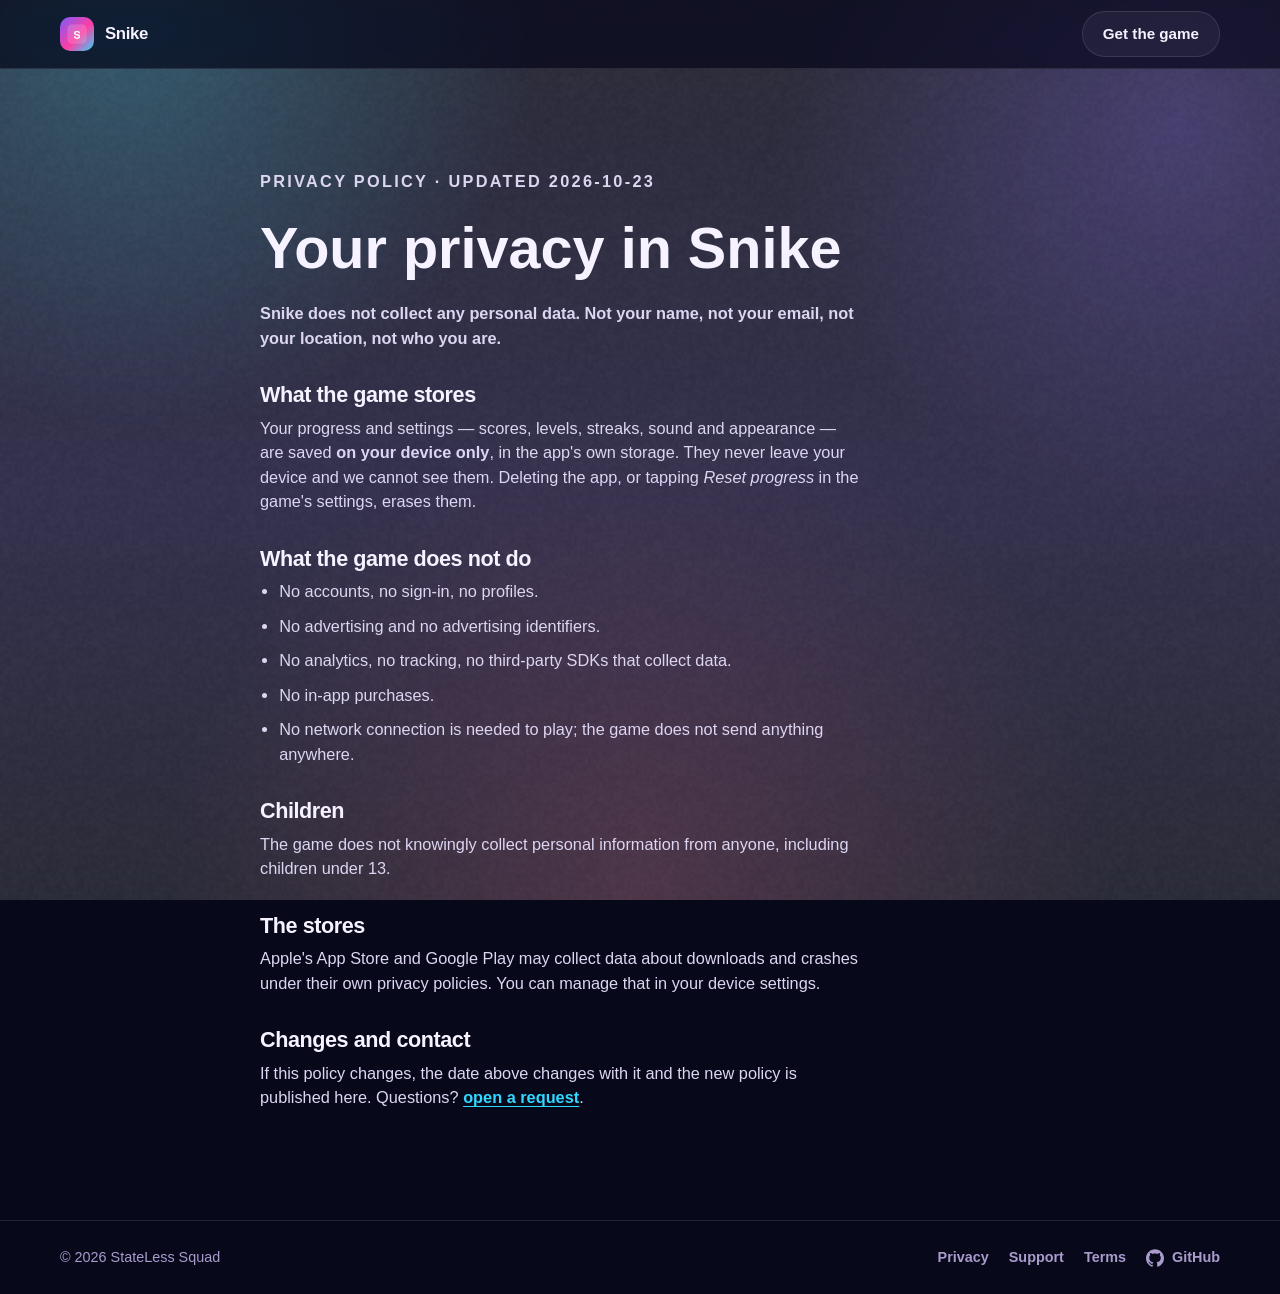
==== privacy/index.html @ 3a7db30c "site: publish Snike (from StatelessSquad/snike run 39885429679)" ====
<!doctype html>
<html lang="en" data-theme="dark">
<head>
  <meta charset="utf-8">
  <meta name="viewport" content="width=device-width, initial-scale=1, viewport-fit=cover">
  <meta name="color-scheme" content="dark">
  <title>Privacy policy — Snike</title>
  <meta name="description" content="How Snike handles your data: it stays on your device.">
  <meta name="keywords" content="snake game, worm, lizard, grow, arcade, offline game">
  <link rel="canonical" href="https://statelesssquad.github.io/snike-public/privacy/">
  <meta property="og:type" content="website">
  <meta property="og:title" content="Privacy policy — Snike">
  <meta property="og:description" content="How Snike handles your data: it stays on your device.">
  <meta property="og:image" content="https://statelesssquad.github.io/snike-public/assets/og.png">
  <meta property="og:url" content="https://statelesssquad.github.io/snike-public/privacy/">
  <meta name="twitter:card" content="summary_large_image">
  <meta name="theme-color" content="#07081a">
  <meta name="apple-mobile-web-app-title" content="Snike">
  <link rel="manifest" href="../manifest.webmanifest">
  <link rel="icon" href="../assets/favicon.png">
  <link rel="apple-touch-icon" href="../assets/icon.png">
  
  <link rel="stylesheet" href="../assets/style.css">
  
</head>
<body>
  <svg width="0" height="0" style="position:absolute" aria-hidden="true" focusable="false">
<symbol id="mark-apple" viewBox="0 0 24 24"><path fill="currentColor" d="M12.152 6.896c-.948 0-2.415-1.078-3.96-1.04-2.04.027-3.91 1.183-4.961 3.014-2.117 3.675-.546 9.103 1.519 12.09 1.013 1.454 2.208 3.09 3.792 3.039 1.52-.065 2.09-.987 3.935-.987 1.831 0 2.35.987 3.96.948 1.637-.026 2.676-1.48 3.676-2.948 1.156-1.688 1.636-3.325 1.662-3.415-.039-.013-3.182-1.221-3.22-4.857-.026-3.04 2.48-4.494 2.597-4.559-1.429-2.09-3.623-2.324-4.39-2.376-2-.156-3.675 1.09-4.61 1.09zM15.53 3.83c.843-1.012 1.4-2.427 1.245-3.83-1.207.052-2.662.805-3.532 1.818-.78.896-1.454 2.338-1.273 3.714 1.338.104 2.715-.688 3.559-1.701"/></symbol>
<symbol id="mark-play" viewBox="0 0 24 24"><path fill="#00A0FF" d="M1.1 1.4C1 1.7 1 2.1 1 2.6v18.8c0 .5 0 .9.1 1.2l.1.1L12 12l.1-.1L1.2 1.3l-.1.1z"/><path fill="#FFD400" d="M15.1 8.4l-3.1-3.1-.1.1L4.3 13l.1.1 7.6 7.6 3.1-3.1c.8-.8.8-2 0-2.8l-3-2.7z"/><path fill="#F342A9" d="M15.1 8.4L12 5.3 1.1 16.2c.2.2.4.3.7.5l11.2-6.3 2.1-2z"/><path fill="#20A5F7" d="M15.1 15.2L3.9 9.9c-.3-.2-.5-.3-.7-.5L15 1.6c.9-.8 1.6-.5 2 .1l6.9 6.9c.8.8.8 2 0 2.8l-6.8 6.8z"/></symbol>
<symbol id="mark-web" viewBox="0 0 24 24"><path fill="currentColor" d="M12 2a10 10 0 1 0 0 20 10 10 0 0 0 0-20Zm6.9 6h-3a15.7 15.7 0 0 0-1.4-3.6A8 8 0 0 1 18.9 8ZM12 4.1c.8 1.1 1.5 2.4 1.9 3.9h-3.8c.4-1.5 1.1-2.8 1.9-3.9ZM4.3 14a8.2 8.2 0 0 1 0-4h3.4a16.5 16.5 0 0 0 0 4H4.3Zm.8 2h3a15.7 15.7 0 0 0 1.4 3.6A8 8 0 0 1 5.1 16Zm3-8h-3a8 8 0 0 1 4.4-3.6A15.7 15.7 0 0 0 8.1 8ZM12 19.9c-.8-1.1-1.5-2.4-1.9-3.9h3.8c-.4 1.5-1.1 2.8-1.9 3.9Zm2.3-5.9H9.7a14.7 14.7 0 0 1 0-4h4.6a14.7 14.7 0 0 1 0 4Zm.3 5.6a15.7 15.7 0 0 0 1.4-3.6h3a8 8 0 0 1-4.4 3.6Zm1.7-5.6a16.5 16.5 0 0 0 0-4h3.4a8.2 8.2 0 0 1 0 4h-3.4Z"/></symbol>
<symbol id="mark-github" viewBox="0 0 24 24"><path fill="currentColor" d="M12 .297c-6.63 0-12 5.373-12 12 0 5.303 3.438 9.8 8.205 11.385.6.113.82-.258.82-.577 0-.285-.01-1.04-.015-2.04-3.338.724-4.042-1.61-4.042-1.61C4.422 18.07 3.633 17.7 3.633 17.7c-1.087-.744.084-.729.084-.729 1.205.084 1.838 1.236 1.838 1.236 1.07 1.835 2.809 1.305 3.495.998.108-.776.417-1.305.76-1.605-2.665-.3-5.466-1.332-5.466-5.93 0-1.31.465-2.38 1.235-3.22-.135-.303-.54-1.523.105-3.176 0 0 1.005-.322 3.3 1.23.96-.267 1.98-.399 3-.405 1.02.006 2.04.138 3 .405 2.28-1.552 3.285-1.23 3.285-1.23.645 1.653.24 2.873.12 3.176.765.84 1.23 1.91 1.23 3.22 0 4.61-2.805 5.625-5.475 5.92.42.36.81 1.096.81 2.22 0 1.606-.015 2.896-.015 3.286 0 .315.21.69.825.57C20.565 22.092 24 17.592 24 12.297c0-6.627-5.373-12-12-12"/></symbol>
</svg>
  <div class="aurora" aria-hidden="true"></div>
  <div class="grain" aria-hidden="true"></div>
  <header class="nav">
    <div class="wrap">
      <a class="logo" href="../">
        <img src="../assets/icon.png" alt="" width="34" height="34">
        Snike
      </a>
      <a class="btn btn-ghost" href="../#get">Get the game</a>
    </div>
  </header>
  <main id="top"><article class="legal">
    <div class="wrap narrow">
      <p class="eyebrow">Privacy policy · updated 2026-10-23</p>
      <h1>Your privacy in Snike</h1>
      <p class="lede">Snike does not collect any personal data. Not your name, not your email, not your location, not who you are.</p>

      <h2>What the game stores</h2>
      <p>Your progress and settings — scores, levels, streaks, sound and appearance — are saved <strong>on your device only</strong>, in the app's own storage. They never leave your device and we cannot see them. Deleting the app, or tapping <em>Reset progress</em> in the game's settings, erases them.</p>

      <h2>What the game does not do</h2>
      <ul>
        <li>No accounts, no sign-in, no profiles.</li>
        <li>No advertising and no advertising identifiers.</li>
        <li>No analytics, no tracking, no third-party SDKs that collect data.</li>
        <li>No in-app purchases.</li>
        <li>No network connection is needed to play; the game does not send anything anywhere.</li>
      </ul>

      
      
      

      <h2>Children</h2><p>The game does not knowingly collect personal information from anyone, including children under 13.</p>

      <h2>The stores</h2>
      <p>Apple's App Store and Google Play may collect data about downloads and crashes under their own privacy policies. You can manage that in your device settings.</p>

      <h2>Changes and contact</h2>
      <p>If this policy changes, the date above changes with it and the new policy is published here. Questions? <a href="https://github.com/StatelessSquad/snike-public/issues" rel="noopener">open a request</a>.</p>
    </div>
  </article></main>
  <footer>
    <div class="wrap">
      <span>&copy; 2026 StateLess Squad</span>
      <nav aria-label="Legal">
        <a href="../privacy/">Privacy</a>
        <a href="../support/">Support</a>
        <a href="../terms/">Terms</a>
        <a href="https://github.com/StatelessSquad/snike-public"><svg class="mark" aria-hidden="true"><use href="#mark-github"/></svg>GitHub</a>
      </nav>
    </div>
  </footer>
  <script src="../assets/app.js" defer></script>
</body>
</html>
---- assets/style.css ----
/* The product page — StateLess-Cube's public page, as a template.
 *
 * The same lessons as the games apply: no blur filters on big surfaces, no
 * animated shadows, motion on the compositor only (transform / opacity).
 * The generator writes the game's colours into the tokens at the top.
 */

:root {
  --accent: #31d8ff;
  --accent2: #7c5cff;
  --accent3: #ff4f8b;
  --grad: linear-gradient(110deg, var(--accent), var(--accent2) 52%, var(--accent3));
  --radius: 28px;
  --ease: cubic-bezier(0.2, 0.8, 0.2, 1);
  --max: 1160px;
  --pad: clamp(20px, 5vw, 40px);
  --bg: #07081a;
  --bg2: #141038;
  --surface: rgba(255, 255, 255, 0.05);
  --surface-2: rgba(255, 255, 255, 0.1);
  --border: rgba(255, 255, 255, 0.11);
  --text: #f6f2ff;
  --text-2: #ddd6f3;
  --muted: #a99ccd;
  --shadow: rgba(8, 4, 24, 0.6);
  --phone: linear-gradient(160deg, #3b3160, #16122a 45%, #2a2347);
  --glow: 32%;
  --grain: 0.3;
  color-scheme: dark;
}

* {
  box-sizing: border-box;
  margin: 0;
  padding: 0;
}

html {
  scroll-behavior: smooth;
  overflow-x: clip;
}

body {
  font-family:
    ui-rounded, "SF Pro Rounded", -apple-system, BlinkMacSystemFont, "Segoe UI", Inter, Roboto, Arial,
    sans-serif;
  background: var(--bg);
  color: var(--text);
  line-height: 1.5;
  -webkit-font-smoothing: antialiased;
  overflow-x: hidden;
}

img,
video,
svg {
  display: block;
  max-width: 100%;
}

img {
  height: auto;
}

a {
  color: inherit;
  text-decoration: none;
}

/* -- ambient backdrop (gradients only, no blur filters) ------------------ */

.aurora {
  position: fixed;
  inset: 0;
  z-index: -2;
  pointer-events: none;
  background:
    radial-gradient(
      52vw 52vw at 10% 2%,
      color-mix(in srgb, var(--accent) var(--glow), transparent),
      transparent 62%
    ),
    radial-gradient(
      48vw 48vw at 92% 14%,
      color-mix(in srgb, var(--accent2) var(--glow), transparent),
      transparent 64%
    ),
    radial-gradient(
      56vw 56vw at 50% 98%,
      color-mix(in srgb, var(--accent3) calc(var(--glow) * 0.6), transparent),
      transparent 66%
    ),
    linear-gradient(180deg, var(--bg), var(--bg2) 55%, var(--bg));
}

.grain {
  position: fixed;
  inset: 0;
  z-index: -1;
  pointer-events: none;
  opacity: var(--grain);
  background-image: url("grain.png");
  background-size: 180px;
}

.wrap {
  width: min(100% - (var(--pad) * 2), var(--max));
  margin-inline: auto;
}

.narrow {
  --max: 760px;
}

/* -- nav ----------------------------------------------------------------- */

.nav {
  position: sticky;
  top: 0;
  z-index: 20;
  background: color-mix(in srgb, var(--bg) 72%, transparent);
  backdrop-filter: saturate(150%) blur(14px);
  -webkit-backdrop-filter: saturate(150%) blur(14px);
  border-bottom: 1px solid var(--border);
}

.nav .wrap {
  display: flex;
  align-items: center;
  justify-content: space-between;
  gap: 16px;
  height: 68px;
}

.logo {
  display: inline-flex;
  align-items: center;
  gap: 11px;
  font-weight: 800;
  font-size: 1.05rem;
  letter-spacing: -0.02em;
}

.logo img {
  border-radius: 10px;
}

.btn {
  display: inline-flex;
  align-items: center;
  gap: 9px;
  padding: 11px 20px;
  border-radius: 999px;
  font-weight: 700;
  font-size: 0.95rem;
  border: 1px solid var(--border);
  background: var(--surface);
  color: var(--text);
  transition:
    transform 0.2s var(--ease),
    background 0.2s var(--ease);
}

.btn:hover {
  transform: translateY(-2px);
  background: var(--surface-2);
}

/* -- store buttons ------------------------------------------------------- */

.stores {
  display: flex;
  flex-wrap: wrap;
  gap: 14px;
}

.store {
  display: inline-flex;
  align-items: center;
  gap: 12px;
  padding: 12px 22px 12px 18px;
  border-radius: 999px;
  border: 1px solid var(--border);
  background: var(--surface);
  font-weight: 700;
  line-height: 1.15;
  transition:
    transform 0.2s var(--ease),
    background 0.2s var(--ease);
}

a.store:hover {
  transform: translateY(-2px);
  background: var(--surface-2);
}

.store small {
  display: block;
  font-weight: 600;
  font-size: 0.72rem;
  letter-spacing: 0.02em;
  color: var(--muted);
}

.mark {
  width: 22px;
  height: 22px;
  flex: none;
}

.mark-apple {
  margin-top: -2px;
}

/* -- hero ---------------------------------------------------------------- */

.hero {
  padding: clamp(36px, 6vw, 74px) 0 clamp(20px, 3vw, 40px);
  overflow-x: clip;
}

.hero .wrap {
  display: grid;
  grid-template-columns: 1fr minmax(280px, 0.86fr);
  align-items: center;
  gap: clamp(28px, 5vw, 70px);
}

.hero-copy {
  min-width: 0;
}

h1 {
  font-size: clamp(2.6rem, 7.4vw, 6rem);
}

/* The wordmark fits its column whatever the name's length: ~0.56em a letter. */
.hero h1 {
  font-size: clamp(2.2rem, min(7.4vw, calc(min(46vw, 560px) / (var(--chars, 8) * 0.56))), 6rem);
  font-weight: 800;
  line-height: 0.94;
  letter-spacing: -0.045em;
  text-wrap: balance;
}

.grad {
  background: var(--grad);
  -webkit-background-clip: text;
  background-clip: text;
  color: transparent;
}

.lede {
  margin-top: 18px;
  font-size: clamp(1.15rem, 2.2vw, 1.6rem);
  font-weight: 600;
  color: var(--muted);
  text-wrap: pretty;
}

.hero .stores {
  margin-top: clamp(26px, 4vw, 38px);
}

.hero-media {
  position: relative;
  display: flex;
  justify-content: center;
}

.phone {
  position: relative;
  width: clamp(230px, 27vw, 310px);
  aspect-ratio: 9 / 19.5;
  border-radius: 44px;
  padding: 9px;
  background: var(--phone);
  box-shadow:
    0 2px 0 rgba(255, 255, 255, 0.16) inset,
    0 40px 90px var(--shadow),
    0 0 90px color-mix(in srgb, var(--accent2) 35%, transparent);
  animation: float 7s ease-in-out infinite;
}

.phone video,
.phone .screen {
  width: 100%;
  height: 100%;
  object-fit: cover;
  object-position: top;
  border-radius: 36px;
  background: var(--bg2);
}

.notch {
  position: absolute;
  top: 18px;
  left: 50%;
  transform: translateX(-50%);
  width: 31%;
  height: 20px;
  border-radius: 999px;
  background: #0a0714;
  z-index: 2;
}

.video-play {
  position: absolute;
  left: 50%;
  bottom: 22px;
  transform: translateX(-50%);
  display: inline-flex;
  align-items: center;
  gap: 8px;
  padding: 10px 18px;
  border: 0;
  border-radius: 999px;
  background: var(--grad);
  color: #fff;
  font: inherit;
  font-weight: 700;
  cursor: pointer;
}

.video-play[hidden] {
  display: none;
}

.peek {
  position: absolute;
  top: 50%;
  width: clamp(130px, 17vw, 200px);
  border-radius: 24px;
  border: 1px solid var(--border);
  opacity: 0.5;
  pointer-events: none;
}

.peek-l {
  left: 0;
  transform: translateY(-54%) rotate(-11deg);
}

.peek-r {
  right: 0;
  transform: translateY(-46%) rotate(11deg);
}

@keyframes float {
  50% {
    transform: translateY(-14px);
  }
}

/* -- the rules, in three words ------------------------------------------- */

.rules {
  padding: clamp(24px, 4vw, 44px) 0;
}

.rules .wrap {
  display: flex;
  flex-wrap: wrap;
  justify-content: center;
  gap: clamp(14px, 4vw, 44px);
}

.rule {
  display: inline-flex;
  align-items: center;
  gap: 12px;
  padding: 14px 26px;
  border-radius: 999px;
  border: 1px solid var(--border);
  background: var(--surface);
  font-size: clamp(1rem, 2vw, 1.2rem);
  font-weight: 700;
}

.rule span {
  font-size: 1.4em;
  line-height: 1;
}

/* -- feature blocks ------------------------------------------------------ */

.feature {
  padding: clamp(44px, 6vw, 84px) 0;
}

.feature .wrap {
  display: grid;
  grid-template-columns: 1fr 1fr;
  align-items: center;
  gap: clamp(30px, 6vw, 80px);
}

.feature-flip .feature-copy {
  order: 2;
}

h2 {
  font-size: clamp(2rem, 5.4vw, 3.9rem);
  font-weight: 800;
  line-height: 1;
  letter-spacing: -0.04em;
  text-wrap: balance;
}

.feature-copy p {
  margin-top: 16px;
  font-size: clamp(1.05rem, 2vw, 1.35rem);
  font-weight: 600;
  color: var(--muted);
}

.feature-art {
  display: flex;
  justify-content: center;
  min-width: 0;
}

.single img,
.fan img {
  border-radius: 26px;
  border: 1px solid var(--border);
  box-shadow: 0 30px 70px var(--shadow);
}

.single img {
  width: clamp(210px, 25vw, 290px);
}

.fan {
  position: relative;
  display: flex;
  justify-content: center;
  align-items: center;
  max-width: 100%;
}

/* The overlap is margin, not transform, so the row really is this narrow. */
.fan img {
  width: clamp(132px, 15.5vw, 195px);
}

.fan img:first-child {
  transform: rotate(-9deg);
  margin-right: clamp(-54px, -4.2vw, -30px);
  z-index: 1;
}

.fan img:nth-child(2) {
  position: relative;
  z-index: 3;
}

.fan img:last-child {
  transform: rotate(9deg);
  margin-left: clamp(-54px, -4.2vw, -30px);
  z-index: 2;
}

.section-title {
  font-size: clamp(1.6rem, 3.6vw, 2.6rem);
  text-align: center;
  margin-bottom: clamp(20px, 3vw, 32px);
}

/* -- the worlds shelf ---------------------------------------------------- */

.worlds {
  padding: clamp(20px, 4vw, 40px) 0 clamp(50px, 8vw, 90px);
}

.shelf {
  display: grid;
  grid-template-columns: repeat(var(--narrow, 3), 1fr);
  gap: 12px;
}

@media (min-width: 1000px) {
  .shelf {
    grid-template-columns: repeat(var(--wide, 9), 1fr);
  }
}

.world {
  display: flex;
  flex-direction: column;
  align-items: center;
  gap: 10px;
  padding: 18px 10px;
  border-radius: 22px;
  border: 1px solid var(--border);
  background: var(--surface);
  font-weight: 700;
  font-size: 0.95rem;
  text-align: center;
  transition:
    transform 0.2s var(--ease),
    background 0.2s var(--ease);
}

.world:hover {
  transform: translateY(-4px);
  background: var(--surface-2);
}

.dot {
  display: grid;
  place-items: center;
  width: 46px;
  height: 46px;
  border-radius: 15px;
  font-size: 1.3rem;
  color: #130d24;
  box-shadow: 0 8px 20px var(--shadow);
}

/* -- modes ----------------------------------------------------------------- */

.modes {
  padding: clamp(30px, 5vw, 60px) 0;
}

.mode-grid {
  display: grid;
  grid-template-columns: repeat(auto-fit, minmax(220px, 1fr));
  gap: 14px;
}

.mode {
  padding: 24px;
  border-radius: var(--radius);
  border: 1px solid var(--border);
  background: var(--surface);
}

.mode-icon {
  font-size: 2rem;
}

.mode h3 {
  margin-top: 10px;
  font-size: 1.25rem;
  letter-spacing: -0.02em;
}

.mode p {
  margin-top: 6px;
  color: var(--muted);
  font-weight: 600;
}

/* -- get it -------------------------------------------------------------- */

.get {
  padding: 0 0 clamp(60px, 9vw, 110px);
}

.get .wrap {
  display: flex;
  flex-direction: column;
  align-items: center;
  gap: 22px;
  padding: clamp(42px, 7vw, 76px) var(--pad);
  border-radius: var(--radius);
  border: 1px solid var(--border);
  background:
    radial-gradient(70% 120% at 50% 0%, color-mix(in srgb, var(--accent2) 30%, transparent), transparent 70%),
    var(--surface);
  text-align: center;
}

.get img {
  border-radius: 22px;
  box-shadow: 0 20px 50px var(--shadow);
}

.get-line {
  margin-top: -8px;
  color: var(--muted);
  font-weight: 600;
  font-size: 1.1rem;
}

.get .stores {
  justify-content: center;
}

.promises {
  display: flex;
  flex-wrap: wrap;
  justify-content: center;
  gap: 8px 18px;
  list-style: none;
  color: var(--muted);
  font-weight: 700;
  font-size: 0.9rem;
}

.promises li::before {
  content: "✓ ";
  color: var(--accent);
}

/* -- questions and the legal pages ------------------------------------------ */

.faq {
  padding: 0 0 clamp(50px, 8vw, 90px);
}

.faq .wrap {
  max-width: 760px;
}

details {
  border-bottom: 1px solid var(--border);
  padding: 16px 0;
}

summary {
  cursor: pointer;
  font-weight: 750;
  font-size: 1.05rem;
  list-style: none;
}

summary::-webkit-details-marker {
  display: none;
}

summary::after {
  content: "+";
  float: right;
  color: var(--muted);
  font-weight: 600;
}

details[open] summary::after {
  content: "−";
}

details p {
  margin-top: 8px;
  color: var(--muted);
  font-weight: 550;
}

.legal {
  padding: clamp(40px, 7vw, 90px) 0 clamp(60px, 9vw, 110px);
}

.legal h1 {
  font-size: clamp(2.2rem, 6vw, 3.6rem);
}

.legal h2 {
  font-size: 1.35rem;
  letter-spacing: -0.02em;
  margin-top: 34px;
}

.legal p,
.legal li {
  margin-top: 10px;
  color: var(--text-2);
  font-size: 1.02rem;
  max-width: 66ch;
}

.legal ul {
  padding-left: 1.2em;
}

.legal a,
.legal summary + p a {
  color: var(--accent);
  font-weight: 700;
  text-decoration: underline;
  text-underline-offset: 3px;
}

.legal details {
  margin-top: 6px;
}

.eyebrow {
  font-size: 0.78rem;
  font-weight: 800;
  letter-spacing: 0.14em;
  text-transform: uppercase;
  color: var(--muted);
  margin-bottom: 12px;
}

/* -- footer -------------------------------------------------------------- */

footer {
  border-top: 1px solid var(--border);
  padding: 26px 0;
  color: var(--muted);
  font-size: 0.9rem;
}

footer .wrap {
  display: flex;
  align-items: center;
  justify-content: space-between;
  gap: 16px;
}

footer nav {
  display: flex;
  flex-wrap: wrap;
  gap: 8px 20px;
}

footer a {
  display: inline-flex;
  align-items: center;
  gap: 8px;
  font-weight: 700;
}

footer a:hover {
  color: var(--text);
}

footer .mark {
  width: 18px;
  height: 18px;
}

a:focus-visible,
button:focus-visible,
summary:focus-visible {
  outline: 2px solid var(--accent);
  outline-offset: 3px;
  border-radius: 8px;
}

/* -- reveal on scroll (only hidden when JS can bring it back) ------------ */

.js .reveal {
  opacity: 0;
  transform: translateY(20px);
}

.js .reveal.in {
  opacity: 1;
  transform: none;
  transition:
    opacity 0.7s var(--ease),
    transform 0.7s var(--ease);
}

/* -- narrow screens ------------------------------------------------------ */

@media (max-width: 900px) {
  .hero .wrap,
  .feature .wrap {
    grid-template-columns: 1fr;
    text-align: center;
  }

  .hero .stores,
  .rules .wrap {
    justify-content: center;
  }

  .hero-copy {
    display: flex;
    flex-direction: column;
    align-items: center;
  }

  .hero h1 {
    font-size: clamp(2rem, calc((100vw - 48px) / (var(--chars, 8) * 0.56)), 4.4rem);
  }

  .hero-media {
    margin-top: 10px;
  }

  .feature-flip .feature-copy {
    order: 0;
  }

  .phone {
    width: clamp(240px, 62vw, 300px);
  }

  .peek {
    width: clamp(120px, 30vw, 170px);
  }

  .single img {
    width: clamp(200px, 58vw, 280px);
  }

  .fan img {
    width: 30vw;
    max-width: 180px;
  }

  .fan img:first-child {
    margin-right: -6vw;
  }

  .fan img:last-child {
    margin-left: -6vw;
  }

  footer .wrap {
    flex-direction: column;
  }
}

@media (max-width: 420px) {
  .peek {
    display: none;
  }

  .rules .wrap {
    gap: 9px;
  }

  .rule {
    padding: 12px 15px;
    gap: 7px;
    font-size: 0.95rem;
  }

  .rule span {
    font-size: 1.2em;
  }

  .store {
    flex: 1 1 100%;
    justify-content: center;
  }
}

@media (prefers-reduced-motion: reduce) {
  html {
    scroll-behavior: auto;
  }

  .phone {
    animation: none;
  }

  * {
    transition-duration: 0.01ms !important;
  }
}
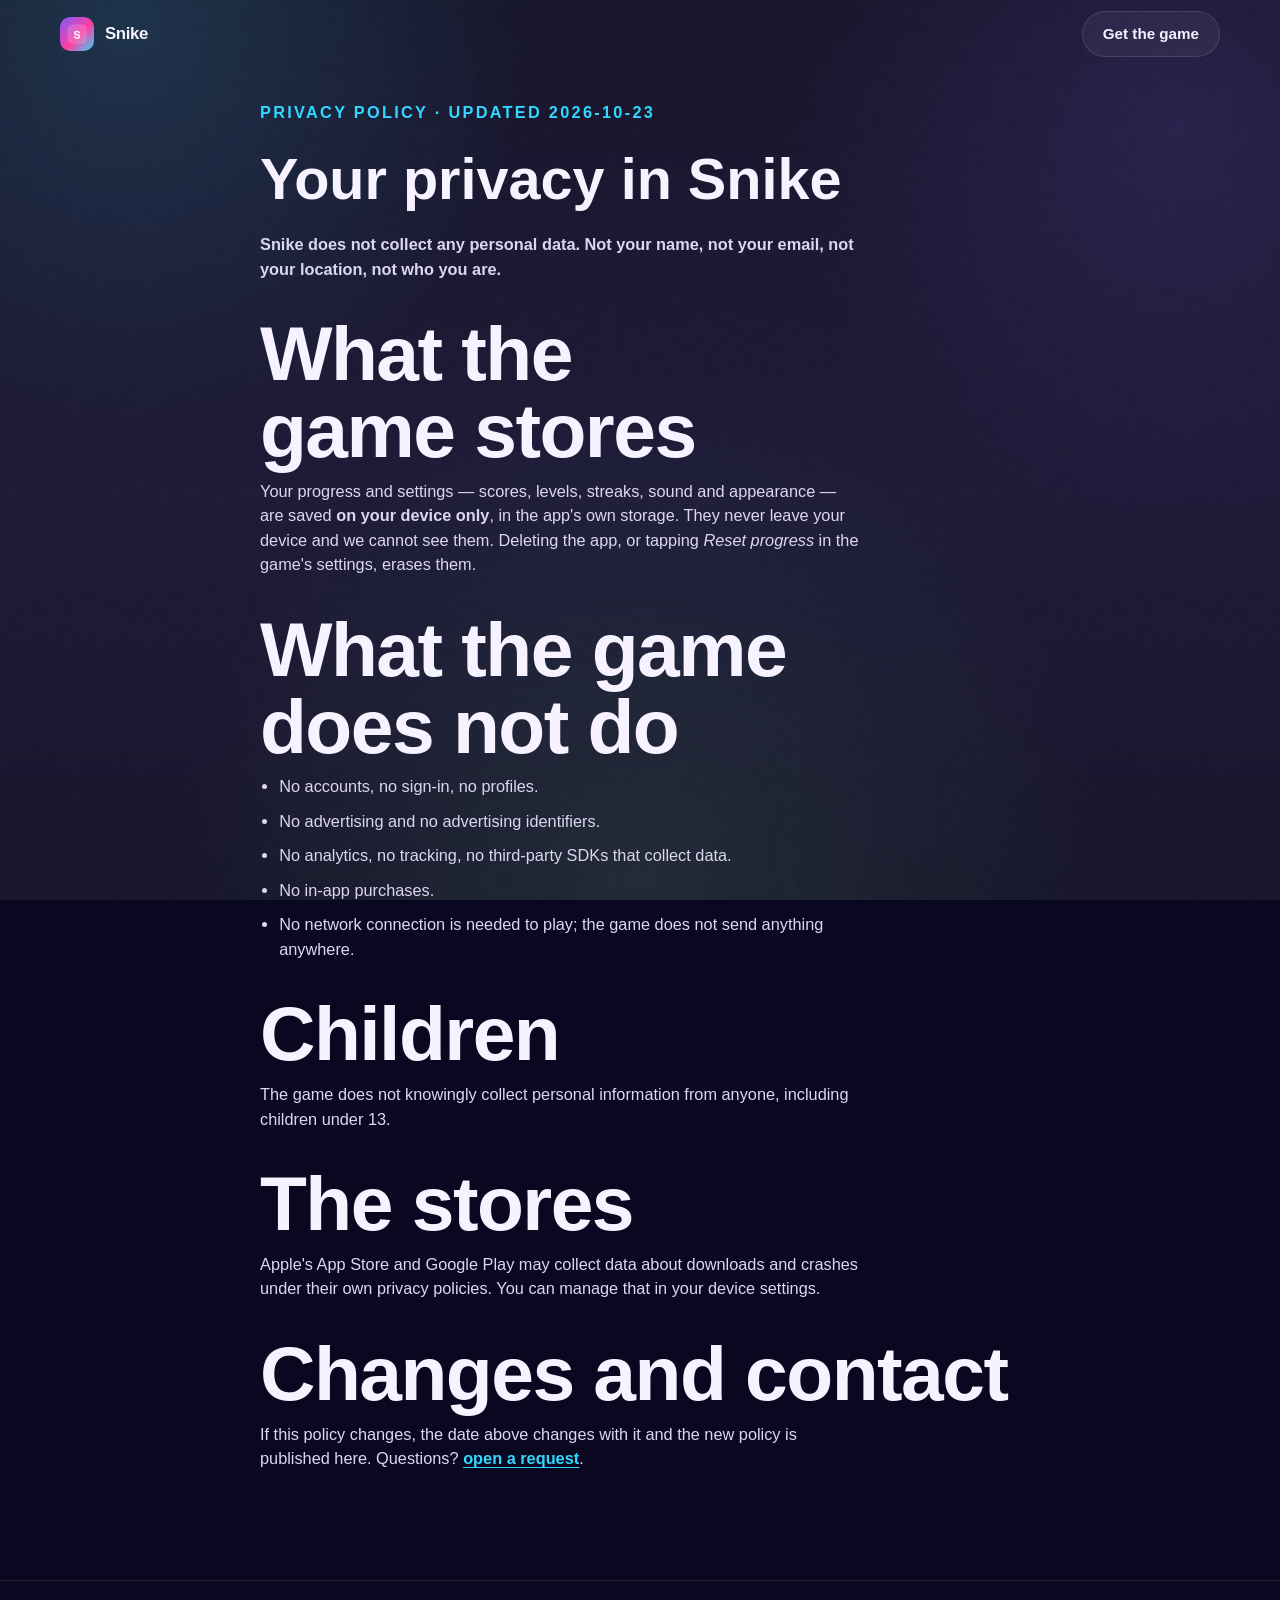
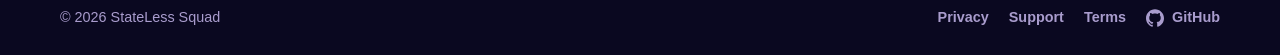
==== commit 35bea3aa: "site: publish Snike" ====
--- a/privacy/index.html
+++ b/privacy/index.html
@@ -6,7 +6,7 @@
   <meta name="color-scheme" content="dark">
   <title>Privacy policy — Snike</title>
   <meta name="description" content="How Snike handles your data: it stays on your device.">
-  <meta name="keywords" content="snake game, worm, lizard, grow, arcade, offline game">
+  <meta name="keywords" content="snake game, classic snake, worm game, lizard, arcade, one thumb, offline game, no ads">
   <link rel="canonical" href="https://statelesssquad.github.io/snike-public/privacy/">
   <meta property="og:type" content="website">
   <meta property="og:title" content="Privacy policy — Snike">
@@ -14,7 +14,7 @@
   <meta property="og:image" content="https://statelesssquad.github.io/snike-public/assets/og.png">
   <meta property="og:url" content="https://statelesssquad.github.io/snike-public/privacy/">
   <meta name="twitter:card" content="summary_large_image">
-  <meta name="theme-color" content="#07081a">
+  <meta name="theme-color" content="#0a0820">
   <meta name="apple-mobile-web-app-title" content="Snike">
   <link rel="manifest" href="../manifest.webmanifest">
   <link rel="icon" href="../assets/favicon.png">
@@ -23,7 +23,7 @@
   <link rel="stylesheet" href="../assets/style.css">
   
 </head>
-<body>
+<body class="immersive">
   <svg width="0" height="0" style="position:absolute" aria-hidden="true" focusable="false">
 <symbol id="mark-apple" viewBox="0 0 24 24"><path fill="currentColor" d="M12.152 6.896c-.948 0-2.415-1.078-3.96-1.04-2.04.027-3.91 1.183-4.961 3.014-2.117 3.675-.546 9.103 1.519 12.09 1.013 1.454 2.208 3.09 3.792 3.039 1.52-.065 2.09-.987 3.935-.987 1.831 0 2.35.987 3.96.948 1.637-.026 2.676-1.48 3.676-2.948 1.156-1.688 1.636-3.325 1.662-3.415-.039-.013-3.182-1.221-3.22-4.857-.026-3.04 2.48-4.494 2.597-4.559-1.429-2.09-3.623-2.324-4.39-2.376-2-.156-3.675 1.09-4.61 1.09zM15.53 3.83c.843-1.012 1.4-2.427 1.245-3.83-1.207.052-2.662.805-3.532 1.818-.78.896-1.454 2.338-1.273 3.714 1.338.104 2.715-.688 3.559-1.701"/></symbol>
 <symbol id="mark-play" viewBox="0 0 24 24"><path fill="#00A0FF" d="M1.1 1.4C1 1.7 1 2.1 1 2.6v18.8c0 .5 0 .9.1 1.2l.1.1L12 12l.1-.1L1.2 1.3l-.1.1z"/><path fill="#FFD400" d="M15.1 8.4l-3.1-3.1-.1.1L4.3 13l.1.1 7.6 7.6 3.1-3.1c.8-.8.8-2 0-2.8l-3-2.7z"/><path fill="#F342A9" d="M15.1 8.4L12 5.3 1.1 16.2c.2.2.4.3.7.5l11.2-6.3 2.1-2z"/><path fill="#20A5F7" d="M15.1 15.2L3.9 9.9c-.3-.2-.5-.3-.7-.5L15 1.6c.9-.8 1.6-.5 2 .1l6.9 6.9c.8.8.8 2 0 2.8l-6.8 6.8z"/></symbol>
--- a/assets/style.css
+++ b/assets/style.css
@@ -8,14 +8,14 @@
 :root {
   --accent: #31d8ff;
   --accent2: #7c5cff;
-  --accent3: #ff4f8b;
+  --accent3: #7cff9e;
   --grad: linear-gradient(110deg, var(--accent), var(--accent2) 52%, var(--accent3));
   --radius: 28px;
   --ease: cubic-bezier(0.2, 0.8, 0.2, 1);
   --max: 1160px;
   --pad: clamp(20px, 5vw, 40px);
-  --bg: #07081a;
-  --bg2: #141038;
+  --bg: #0a0820;
+  --bg2: #1a1440;
   --surface: rgba(255, 255, 255, 0.05);
   --surface-2: rgba(255, 255, 255, 0.1);
   --border: rgba(255, 255, 255, 0.11);
@@ -856,3 +856,608 @@
     transition-duration: 0.01ms !important;
   }
 }
+
+/* == the immersive layout ===================================================
+ * site.json "layout": "immersive". The game fills the hero edge to edge and
+ * the features are full-bleed chapters. Same rules as above: gradients, not
+ * blur filters; motion is transform and opacity; all of it stops under
+ * prefers-reduced-motion.
+ */
+
+/* clip, not hidden: a hidden body is a scroll container, and the pinned sequence would not stick. */
+body.immersive {
+  overflow-x: clip;
+}
+
+/* The game is the light here: a deeper, quieter backdrop. */
+.immersive .aurora {
+  opacity: 0.5;
+}
+
+.immersive .grain {
+  opacity: calc(var(--grain) * 0.4);
+}
+
+.immersive .nav {
+  position: fixed;
+  inset: 0 0 auto;
+  background: transparent;
+  border-bottom-color: transparent;
+  backdrop-filter: none;
+  -webkit-backdrop-filter: none;
+  transition:
+    background 0.3s var(--ease),
+    border-color 0.3s var(--ease);
+}
+
+.immersive .nav.scrolled {
+  background: color-mix(in srgb, var(--bg) 78%, transparent);
+  border-bottom-color: var(--border);
+  backdrop-filter: saturate(150%) blur(14px);
+  -webkit-backdrop-filter: saturate(150%) blur(14px);
+}
+
+.immersive .eyebrow {
+  color: var(--accent);
+}
+
+/* -- hero: the game, full screen ------------------------------------------ */
+
+.hero-x {
+  position: relative;
+  min-height: 100svh;
+  display: flex;
+  align-items: flex-end;
+  padding: 120px 0 clamp(72px, 12vh, 132px);
+  overflow: hidden;
+  isolation: isolate;
+}
+
+.hero-x-stage,
+.hero-x-stage > * {
+  position: absolute;
+  inset: 0;
+  width: 100%;
+  height: 100%;
+}
+
+.hero-x-stage {
+  z-index: -1;
+  background: var(--bg2);
+}
+
+.hero-x-poster img,
+.hero-x-video {
+  width: 100%;
+  height: 100%;
+  object-fit: cover;
+  object-position: 50% 40%;
+}
+
+/* The video fades in over its poster once it plays: no black flash. */
+.hero-x-video {
+  opacity: 0;
+  transition: opacity 0.8s var(--ease);
+}
+
+.hero-x-video.playing {
+  opacity: 1;
+}
+
+.fx {
+  pointer-events: none;
+}
+
+.hero-x-shade {
+  background:
+    linear-gradient(90deg, var(--bg) 0%, color-mix(in srgb, var(--bg) 82%, transparent) 30%, transparent 62%),
+    linear-gradient(0deg, var(--bg) 0%, color-mix(in srgb, var(--bg) 40%, transparent) 26%, transparent 46%),
+    linear-gradient(180deg, color-mix(in srgb, var(--bg) 70%, transparent) 0%, transparent 18%);
+}
+
+/* A soft light that follows the pointer (moved with transform only). */
+.hero-x-glow {
+  width: 46vmax;
+  height: 46vmax;
+  inset: auto;
+  left: 0;
+  top: 0;
+  border-radius: 50%;
+  background: radial-gradient(closest-side, color-mix(in srgb, var(--accent) 30%, transparent), transparent);
+  opacity: 0;
+  transform: translate(-50%, -50%);
+  transition: opacity 0.6s var(--ease);
+  mix-blend-mode: screen;
+  pointer-events: none;
+}
+
+.hero-x-glow.on {
+  opacity: 1;
+}
+
+.hero-x-copy {
+  position: relative;
+}
+
+.hero-x h1 {
+  font-size: clamp(4rem, min(15vw, calc(84vw / (var(--chars, 8) * 0.6))), 13rem);
+  font-weight: 850;
+  line-height: 0.86;
+  letter-spacing: -0.06em;
+  margin-left: -0.04em;
+}
+
+.hero-x h1 .grad {
+  background-size: 220% 100%;
+  animation: shimmer 6s ease-in-out infinite alternate;
+}
+
+.hero-x .lede {
+  color: var(--text-2);
+  font-size: clamp(1.25rem, 2.6vw, 2rem);
+  max-width: 22ch;
+}
+
+.hero-x .stores {
+  margin-top: clamp(24px, 4vh, 40px);
+}
+
+.immersive .store {
+  background: color-mix(in srgb, var(--bg) 55%, transparent);
+  backdrop-filter: blur(10px);
+  -webkit-backdrop-filter: blur(10px);
+}
+
+.hero-x-in {
+  animation: rise 1s var(--ease) both;
+}
+
+.hero-x-in:nth-child(2) {
+  animation-delay: 0.08s;
+}
+
+.hero-x-in:nth-child(3) {
+  animation-delay: 0.2s;
+}
+
+.hero-x-in:nth-child(4) {
+  animation-delay: 0.32s;
+}
+
+.scroll-cue {
+  position: absolute;
+  left: 50%;
+  bottom: 22px;
+  width: 26px;
+  height: 42px;
+  margin-left: -13px;
+  border-radius: 999px;
+  border: 2px solid color-mix(in srgb, var(--text) 45%, transparent);
+}
+
+.scroll-cue span {
+  position: absolute;
+  left: 50%;
+  top: 8px;
+  width: 4px;
+  height: 8px;
+  margin-left: -2px;
+  border-radius: 2px;
+  background: var(--text);
+  animation: cue 1.8s var(--ease) infinite;
+}
+
+@keyframes shimmer {
+  to {
+    background-position: 100% 0;
+  }
+}
+
+@keyframes rise {
+  from {
+    opacity: 0;
+    transform: translateY(28px);
+  }
+}
+
+@keyframes cue {
+  60%,
+  100% {
+    opacity: 0;
+    transform: translateY(14px);
+  }
+}
+
+/* -- the rules, glowing ------------------------------------------------------ */
+
+.immersive .rules {
+  padding: clamp(40px, 7vw, 80px) 0 clamp(20px, 4vw, 40px);
+}
+
+.immersive .rule {
+  font-size: clamp(1.1rem, 2.4vw, 1.5rem);
+  padding: 16px 30px;
+  box-shadow: 0 0 0 1px color-mix(in srgb, var(--accent) 22%, transparent) inset;
+}
+
+/* -- chapters: one big shot each ------------------------------------------- */
+
+.chapter {
+  position: relative;
+  padding: clamp(60px, 10vw, 140px) 0;
+}
+
+.chapter .wrap,
+.evolve .wrap {
+  display: grid;
+  grid-template-columns: 1fr 1fr;
+  align-items: center;
+  gap: clamp(30px, 6vw, 90px);
+}
+
+.chapter-flip .feature-copy {
+  order: 2;
+}
+
+.chapter-no {
+  font-size: clamp(3.4rem, 8vw, 6.5rem);
+  font-weight: 850;
+  line-height: 1;
+  letter-spacing: -0.05em;
+  color: transparent;
+  -webkit-text-stroke: 1.5px color-mix(in srgb, var(--accent) 70%, transparent);
+  margin-bottom: 10px;
+}
+
+.immersive h2 {
+  font-size: clamp(2.4rem, 6vw, 4.8rem);
+}
+
+.immersive .feature-copy p:not(.chapter-no) {
+  margin-top: 18px;
+  font-size: clamp(1.1rem, 2vw, 1.4rem);
+  font-weight: 600;
+  color: var(--muted);
+  max-width: 34ch;
+}
+
+.chapter-art {
+  position: relative;
+  display: flex;
+  justify-content: center;
+}
+
+/* The light behind a shot: a gradient, never a blur. */
+.chapter-art::before,
+.evolve-art::before {
+  content: "";
+  position: absolute;
+  inset: -12% -18%;
+  z-index: -1;
+  background:
+    radial-gradient(closest-side, color-mix(in srgb, var(--accent2) 42%, transparent), transparent),
+    radial-gradient(40% 40% at 70% 70%, color-mix(in srgb, var(--accent3) 30%, transparent), transparent);
+}
+
+.chapter-art img,
+.evolve-art img {
+  /* a phone shot is ~2.17× as tall as wide: it always fits the screen's height */
+  width: min(clamp(250px, 30vw, 380px), calc((100svh - 190px) * 0.46));
+  border-radius: 34px;
+  box-shadow:
+    0 0 0 1px color-mix(in srgb, var(--accent) 28%, transparent),
+    0 50px 120px var(--shadow);
+  transform: translateY(calc(var(--p, 0) * -40px));
+}
+
+/* -- the sequence: pinned, it steps through three shots ------------------- */
+
+.evolve {
+  position: relative;
+  height: calc(var(--steps) * 85svh);
+}
+
+.evolve-pin {
+  position: sticky;
+  top: 0;
+  height: 100svh;
+  display: flex;
+  align-items: center;
+}
+
+.steps {
+  list-style: none;
+  display: flex;
+  flex-wrap: wrap;
+  gap: 10px;
+  margin-top: 28px;
+}
+
+.steps li {
+  display: inline-flex;
+  align-items: center;
+  gap: 10px;
+  padding: 10px 18px 10px 10px;
+  border-radius: 999px;
+  border: 1px solid var(--border);
+  background: var(--surface);
+  font-weight: 750;
+  color: var(--muted);
+  transition:
+    color 0.4s var(--ease),
+    background 0.4s var(--ease),
+    transform 0.4s var(--ease);
+}
+
+.steps span {
+  display: grid;
+  place-items: center;
+  width: 28px;
+  height: 28px;
+  border-radius: 50%;
+  background: var(--surface-2);
+  font-size: 0.85rem;
+}
+
+.steps li.on {
+  color: var(--text);
+  background: color-mix(in srgb, var(--accent2) 30%, transparent);
+  transform: translateY(-2px);
+}
+
+.steps li.on span {
+  background: var(--grad);
+  color: #fff;
+}
+
+.evolve-art {
+  position: relative;
+  display: grid;
+  justify-items: center;
+}
+
+.evolve-art img {
+  grid-area: 1 / 1;
+  opacity: 0;
+  transform: scale(0.94) rotate(-2deg);
+  transition:
+    opacity 0.6s var(--ease),
+    transform 0.8s var(--ease);
+}
+
+.evolve-art img.on {
+  opacity: 1;
+  transform: none;
+}
+
+.evolve-bar {
+  grid-area: 2 / 1;
+  width: clamp(160px, 20vw, 240px);
+  height: 4px;
+  margin-top: 26px;
+  border-radius: 4px;
+  background: var(--surface-2);
+  overflow: hidden;
+}
+
+.evolve-bar i {
+  display: block;
+  height: 100%;
+  background: var(--grad);
+  transform-origin: left;
+  transform: scaleX(var(--progress, 0));
+}
+
+/* -- the shelf, modes and the card ------------------------------------------ */
+
+.immersive .world:hover .dot {
+  transform: scale(1.12) rotate(-6deg);
+}
+
+.immersive .dot {
+  transition: transform 0.3s var(--ease);
+  box-shadow:
+    0 8px 24px var(--shadow),
+    0 0 26px color-mix(in srgb, var(--accent) 30%, transparent);
+}
+
+.immersive .mode {
+  position: relative;
+  overflow: hidden;
+  padding: 30px;
+}
+
+.immersive .mode::after {
+  content: "";
+  position: absolute;
+  inset: auto -30% -60% auto;
+  width: 70%;
+  aspect-ratio: 1;
+  background: radial-gradient(closest-side, color-mix(in srgb, var(--accent2) 30%, transparent), transparent);
+  pointer-events: none;
+}
+
+.immersive .mode-icon {
+  font-size: 2.6rem;
+}
+
+@property --spin {
+  syntax: "<angle>";
+  inherits: false;
+  initial-value: 0deg;
+}
+
+/* A light that runs round the card's edge. */
+.immersive .get .wrap {
+  position: relative;
+  border: 0;
+  isolation: isolate;
+}
+
+.immersive .get .wrap::before {
+  content: "";
+  position: absolute;
+  inset: 0;
+  z-index: -1;
+  padding: 1.5px;
+  border-radius: inherit;
+  background:
+    conic-gradient(
+      from var(--spin),
+      transparent 0 62%,
+      var(--accent) 76%,
+      var(--accent3) 84%,
+      transparent 92%
+    ),
+    var(--border);
+  -webkit-mask:
+    linear-gradient(#000 0 0) content-box,
+    linear-gradient(#000 0 0);
+  -webkit-mask-composite: xor;
+  mask-composite: exclude;
+  animation: spin 7s linear infinite;
+}
+
+@keyframes spin {
+  to {
+    --spin: 360deg;
+  }
+}
+
+/* -- phones: the shots go edge to edge -------------------------------------- */
+
+@media (max-width: 900px) {
+  .chapter .wrap,
+  .evolve .wrap {
+    grid-template-columns: 1fr;
+    text-align: center;
+  }
+
+  .chapter-flip .feature-copy {
+    order: 0;
+  }
+
+  .immersive .feature-copy p:not(.chapter-no) {
+    margin-inline: auto;
+  }
+
+  .steps {
+    justify-content: center;
+  }
+
+  .evolve {
+    height: calc(var(--steps) * 80svh);
+  }
+
+  .evolve .wrap {
+    gap: 22px;
+  }
+
+  /* the pinned sequence fits a phone's height: a compact title, one row of steps */
+  .evolve-pin {
+    padding-top: 64px;
+  }
+
+  .evolve .chapter-no {
+    display: none;
+  }
+
+  .evolve h2 {
+    font-size: clamp(1.9rem, 8vw, 2.6rem);
+  }
+
+  .immersive .evolve .feature-copy p {
+    margin-top: 10px;
+    font-size: 1rem;
+  }
+
+  .evolve .steps {
+    flex-wrap: nowrap;
+    gap: 6px;
+    margin-top: 16px;
+  }
+
+  .evolve .steps li {
+    padding: 6px 12px 6px 6px;
+    gap: 6px;
+    font-size: 0.9rem;
+  }
+
+  .evolve .steps span {
+    width: 22px;
+    height: 22px;
+  }
+
+  .evolve-art img {
+    width: min(56vw, 20svh);
+    border-radius: 22px;
+  }
+
+  .evolve-bar {
+    margin-top: 14px;
+  }
+
+  .hero-x h1 {
+    font-size: clamp(3.4rem, calc(88vw / (var(--chars, 8) * 0.6)), 9rem);
+  }
+
+  .chapter {
+    padding-bottom: 0;
+  }
+
+  .chapter-art {
+    margin-inline: calc(var(--pad) * -1);
+  }
+
+  .chapter-art img {
+    width: 100%;
+    border-radius: 0;
+    box-shadow: none;
+    -webkit-mask-image: linear-gradient(180deg, transparent, #000 8%, #000 86%, transparent);
+    mask-image: linear-gradient(180deg, transparent, #000 8%, #000 86%, transparent);
+  }
+
+  .hero-x {
+    align-items: flex-end;
+    text-align: center;
+  }
+
+  .hero-x-copy {
+    display: flex;
+    flex-direction: column;
+    align-items: center;
+  }
+
+  .hero-x .lede {
+    margin-inline: auto;
+  }
+
+  .hero-x .stores {
+    justify-content: center;
+  }
+
+  .hero-x-shade {
+    background:
+      linear-gradient(0deg, var(--bg) 0%, color-mix(in srgb, var(--bg) 86%, transparent) 30%, transparent 62%),
+      linear-gradient(
+        180deg,
+        var(--bg) 0%,
+        color-mix(in srgb, var(--bg) 60%, transparent) 12%,
+        transparent 24%
+      );
+  }
+}
+
+@media (prefers-reduced-motion: reduce) {
+  .hero-x-in,
+  .hero-x h1 .grad,
+  .scroll-cue span,
+  .immersive .get .wrap::before {
+    animation: none;
+  }
+
+  .chapter-art img,
+  .evolve-art img {
+    transform: none;
+  }
+}
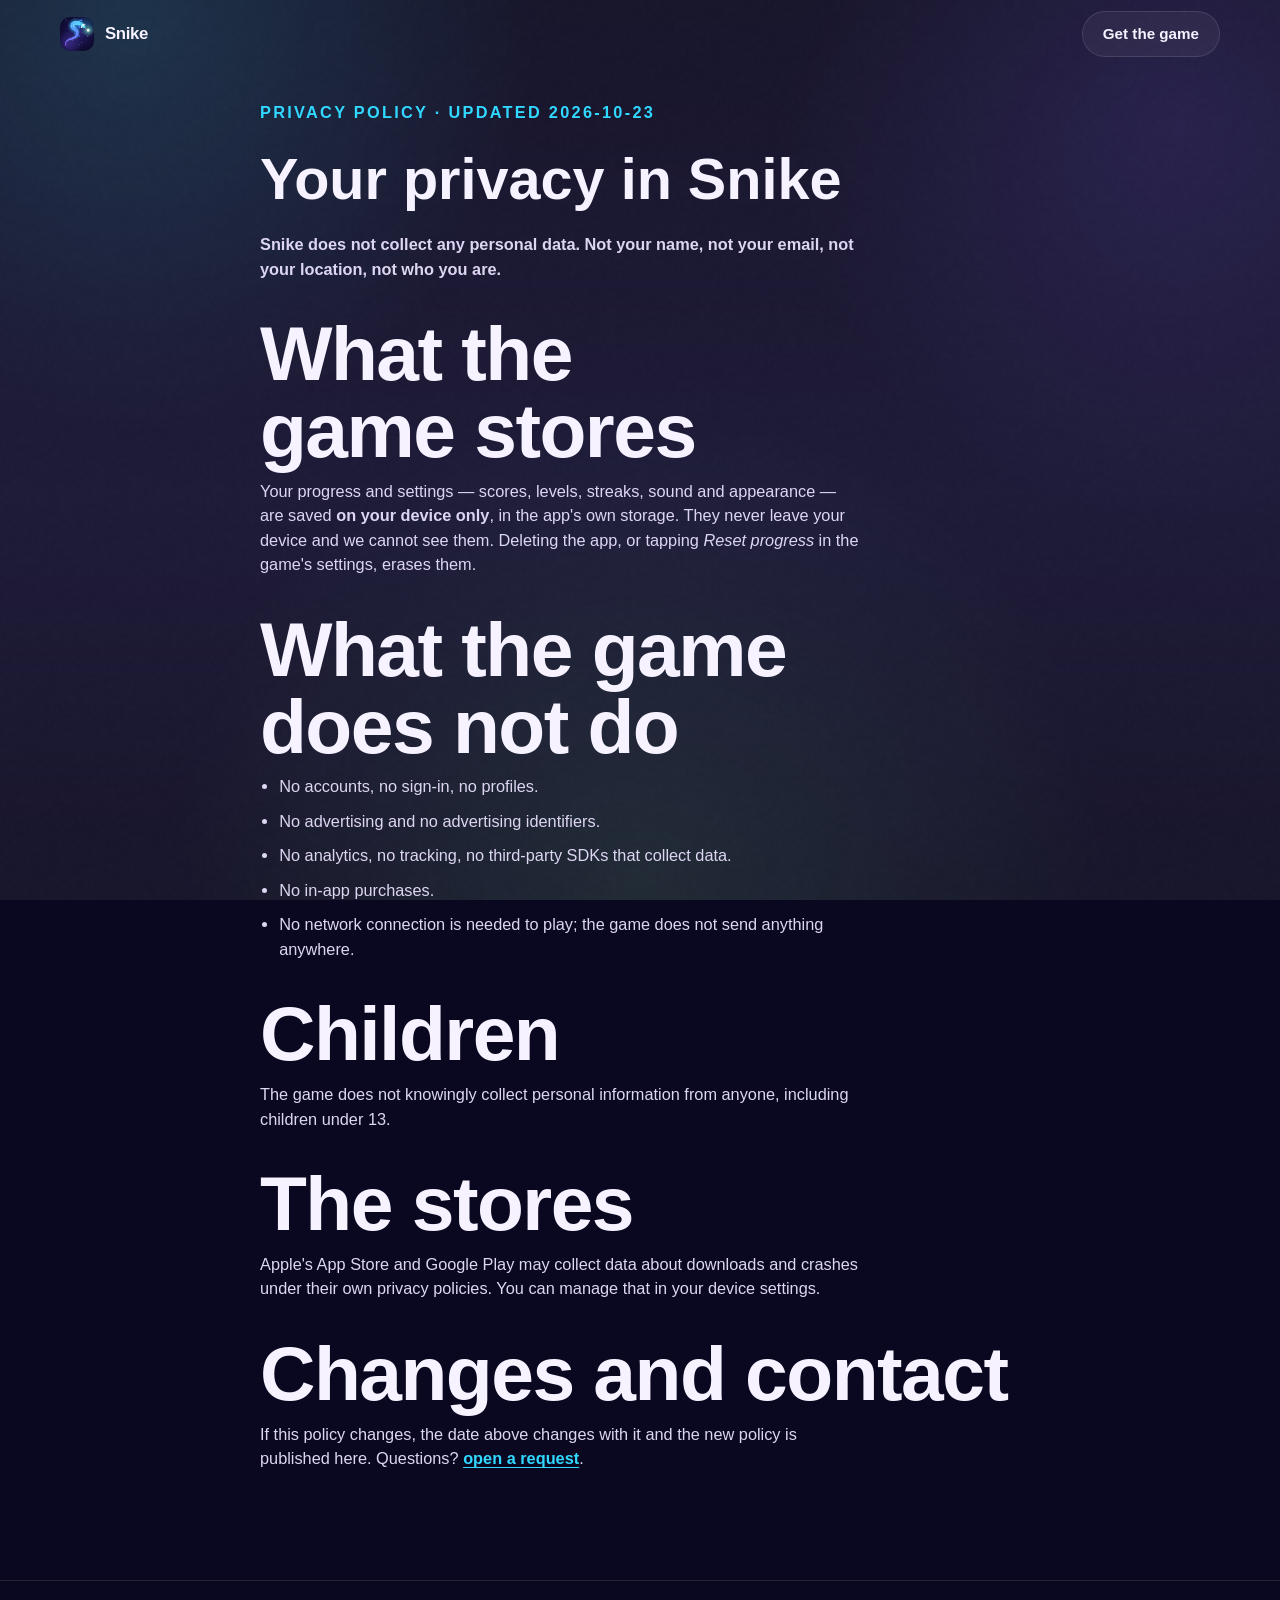
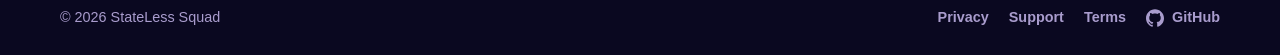
==== commit e40073c4: "site: publish Snike" ====
--- a/privacy/index.html
+++ b/privacy/index.html
@@ -6,7 +6,7 @@
   <meta name="color-scheme" content="dark">
   <title>Privacy policy — Snike</title>
   <meta name="description" content="How Snike handles your data: it stays on your device.">
-  <meta name="keywords" content="snake game, classic snake, worm game, lizard, arcade, one thumb, offline game, no ads">
+  <meta name="keywords" content="snake game, worm game, lizard, arcade, one thumb, combo, offline game, no ads">
   <link rel="canonical" href="https://statelesssquad.github.io/snike-public/privacy/">
   <meta property="og:type" content="website">
   <meta property="og:title" content="Privacy policy — Snike">
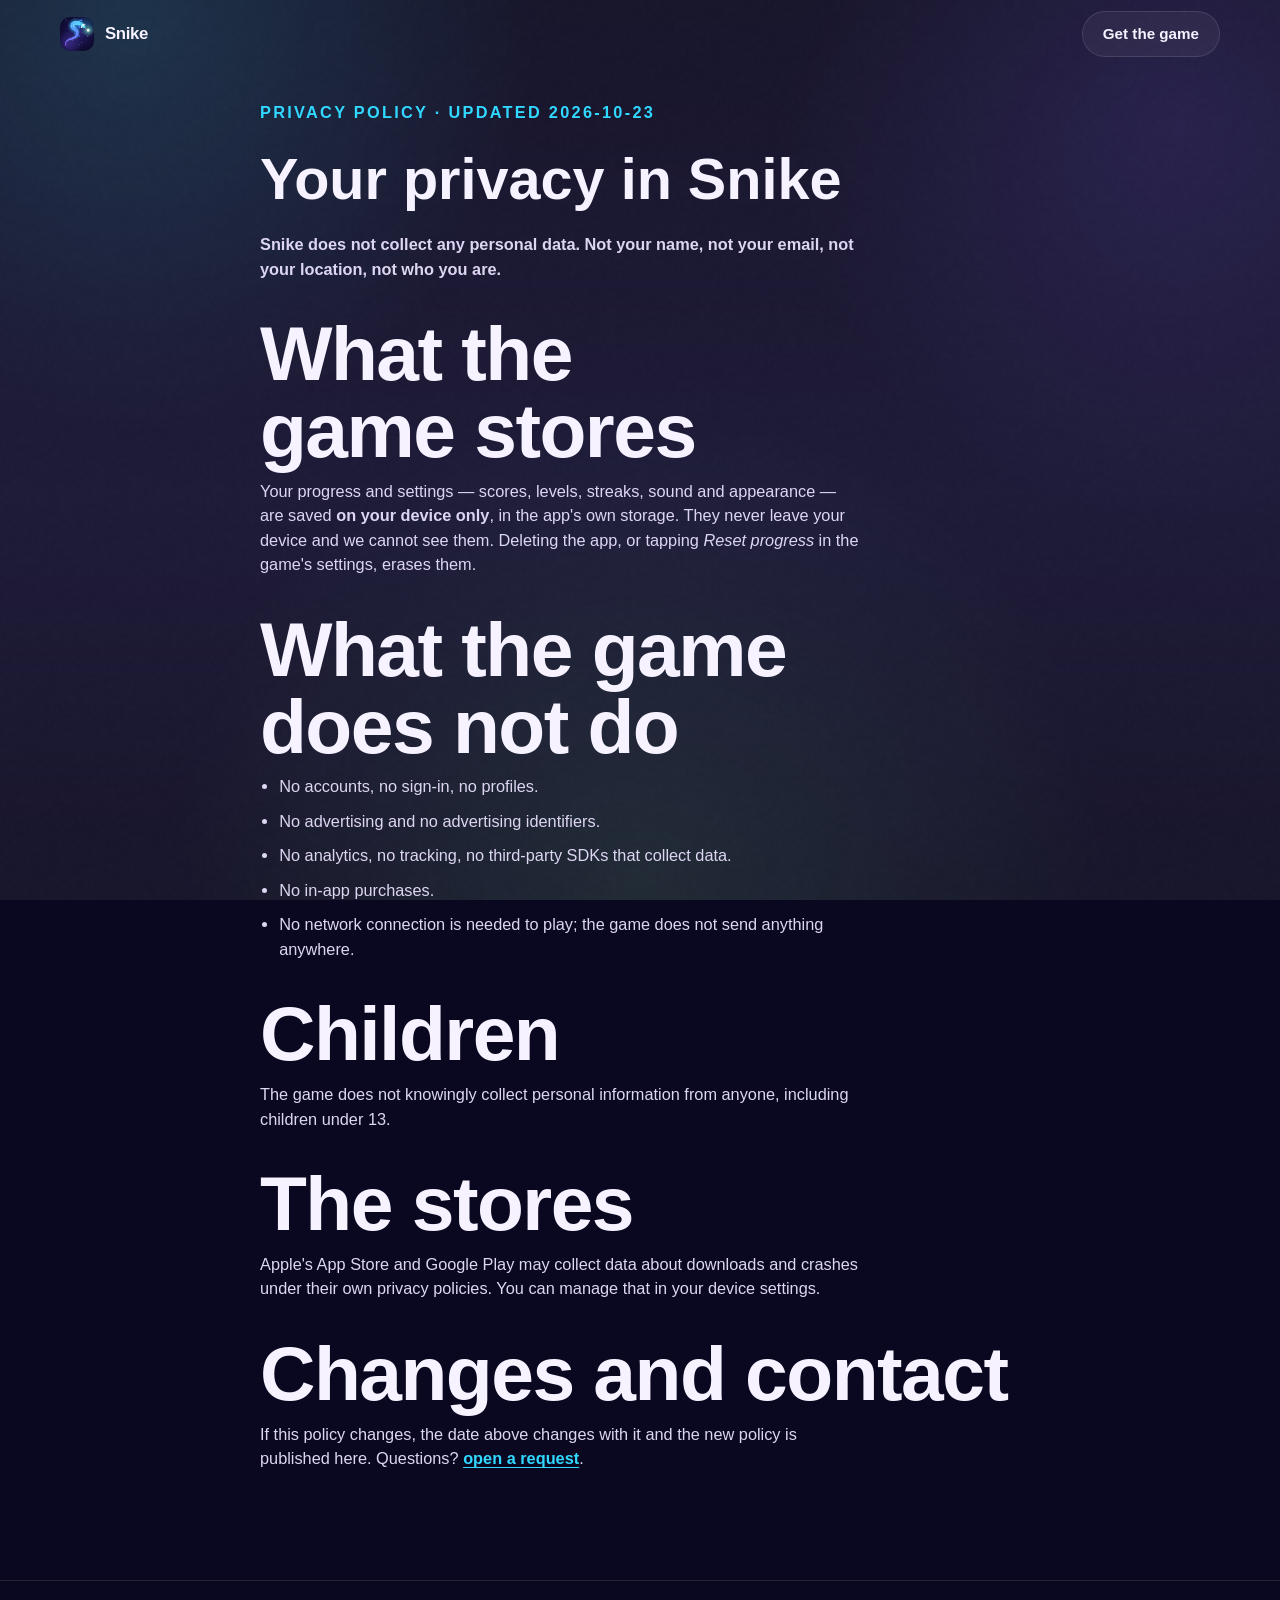
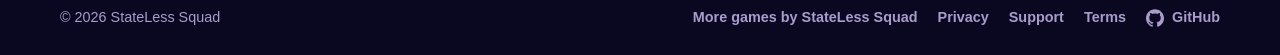
==== commit 64792fef: "site: publish Snike" ====
--- a/privacy/index.html
+++ b/privacy/index.html
@@ -5,15 +5,25 @@
   <meta name="viewport" content="width=device-width, initial-scale=1, viewport-fit=cover">
   <meta name="color-scheme" content="dark">
   <title>Privacy policy — Snike</title>
-  <meta name="description" content="How Snike handles your data: it stays on your device.">
+  <meta name="description" content="How Snike by StateLess Squad handles your data: it collects none, and your progress stays on your device.">
+  <meta name="robots" content="index, follow, max-image-preview:large">
   <meta name="keywords" content="snake game, worm game, lizard, arcade, one thumb, combo, offline game, no ads">
   <link rel="canonical" href="https://statelesssquad.github.io/snike-public/privacy/">
   <meta property="og:type" content="website">
+  <meta property="og:site_name" content="StateLess Squad">
+  <meta property="og:locale" content="en_US">
   <meta property="og:title" content="Privacy policy — Snike">
-  <meta property="og:description" content="How Snike handles your data: it stays on your device.">
+  <meta property="og:description" content="How Snike by StateLess Squad handles your data: it collects none, and your progress stays on your device.">
   <meta property="og:image" content="https://statelesssquad.github.io/snike-public/assets/og.png">
+  <meta property="og:image:width" content="1200">
+  <meta property="og:image:height" content="630">
+  <meta property="og:image:alt" content="Snike: Eat the light. Grow legs. Bite the dark.">
   <meta property="og:url" content="https://statelesssquad.github.io/snike-public/privacy/">
   <meta name="twitter:card" content="summary_large_image">
+  <meta name="twitter:title" content="Privacy policy — Snike">
+  <meta name="twitter:description" content="How Snike by StateLess Squad handles your data: it collects none, and your progress stays on your device.">
+  <meta name="twitter:image" content="https://statelesssquad.github.io/snike-public/assets/og.png">
+  <meta name="twitter:image:alt" content="Snike: Eat the light. Grow legs. Bite the dark.">
   <meta name="theme-color" content="#0a0820">
   <meta name="apple-mobile-web-app-title" content="Snike">
   <link rel="manifest" href="../manifest.webmanifest">
@@ -76,6 +86,7 @@
     <div class="wrap">
       <span>&copy; 2026 StateLess Squad</span>
       <nav aria-label="Legal">
+        <a href="https://statelesssquad.github.io/stateless-squad-game-publisher-public/">More games by StateLess Squad</a>
         <a href="../privacy/">Privacy</a>
         <a href="../support/">Support</a>
         <a href="../terms/">Terms</a>
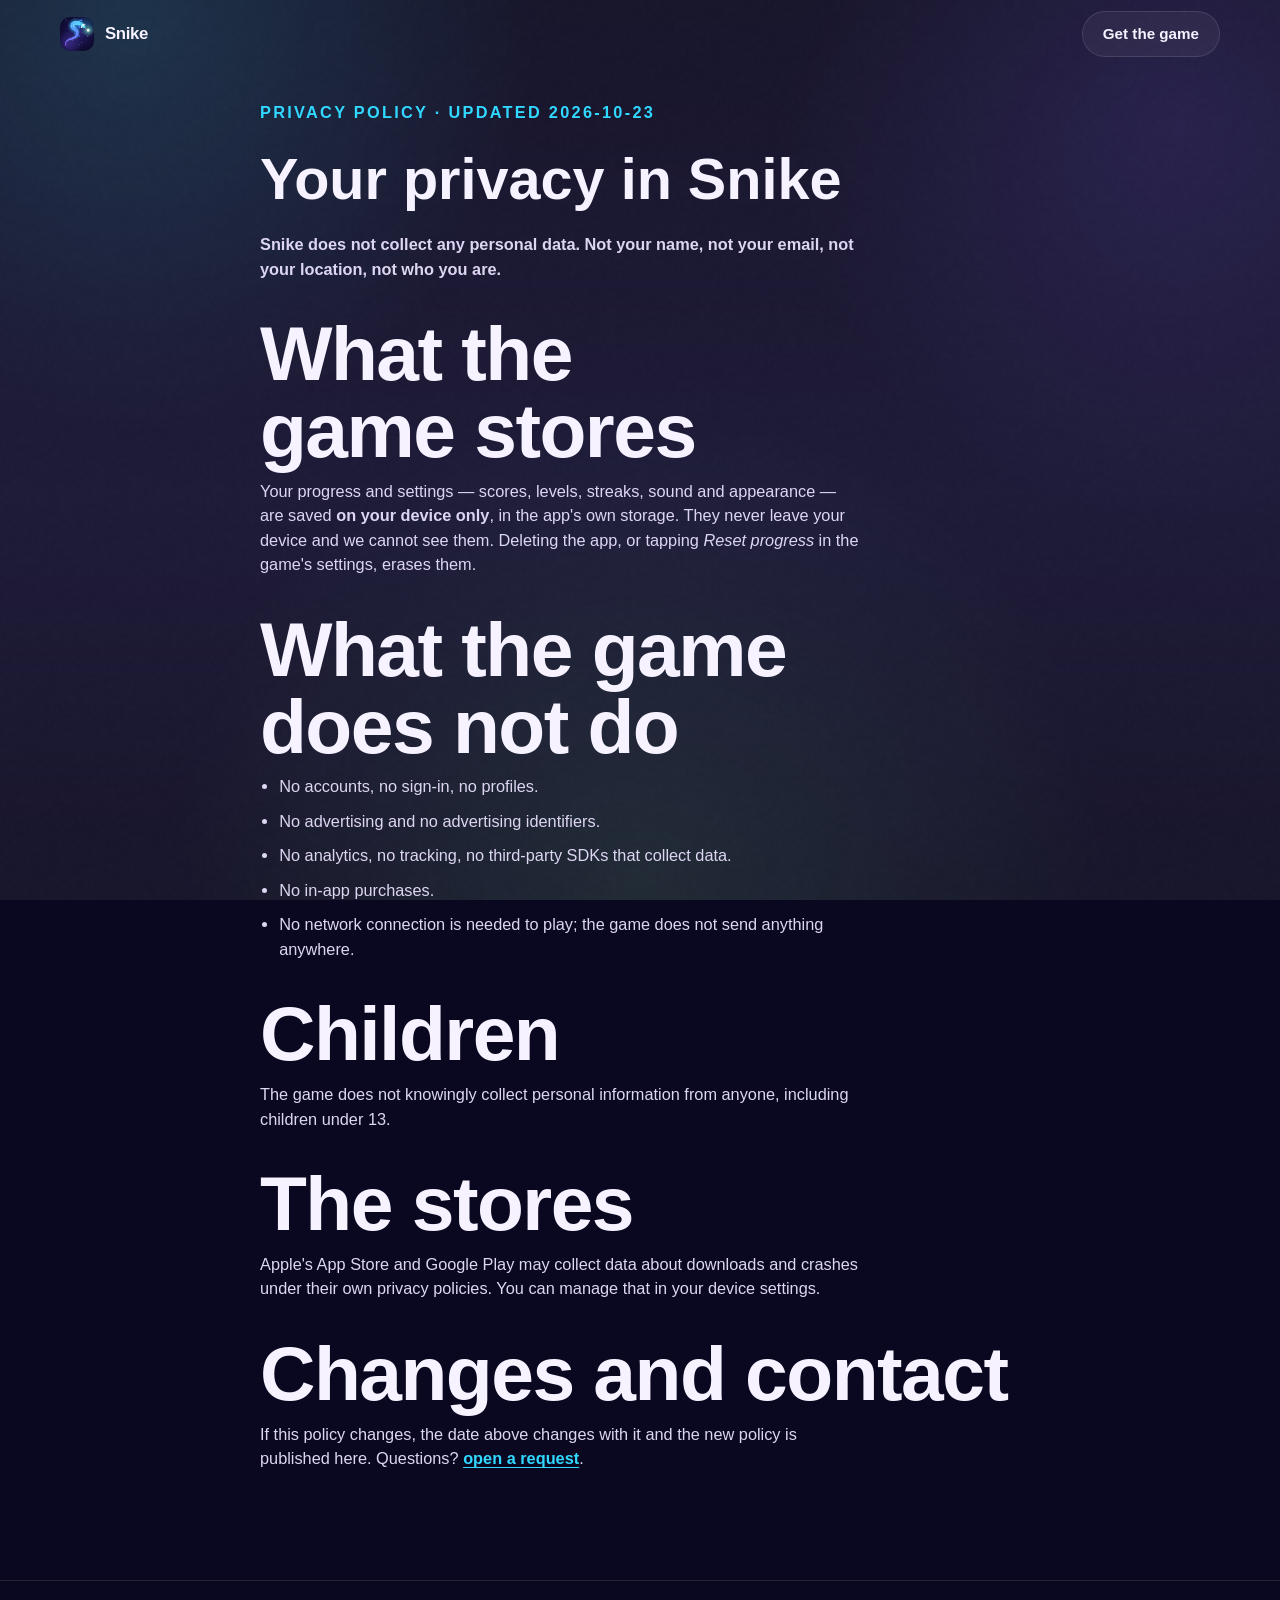
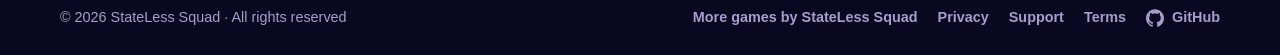
==== commit 27fc206a: "site: publish Snike" ====
--- a/privacy/index.html
+++ b/privacy/index.html
@@ -84,7 +84,7 @@
   </article></main>
   <footer>
     <div class="wrap">
-      <span>&copy; 2026 StateLess Squad</span>
+      <span>&copy; 2026 StateLess Squad · All rights reserved</span>
       <nav aria-label="Legal">
         <a href="https://statelesssquad.github.io/stateless-squad-game-publisher-public/">More games by StateLess Squad</a>
         <a href="../privacy/">Privacy</a>
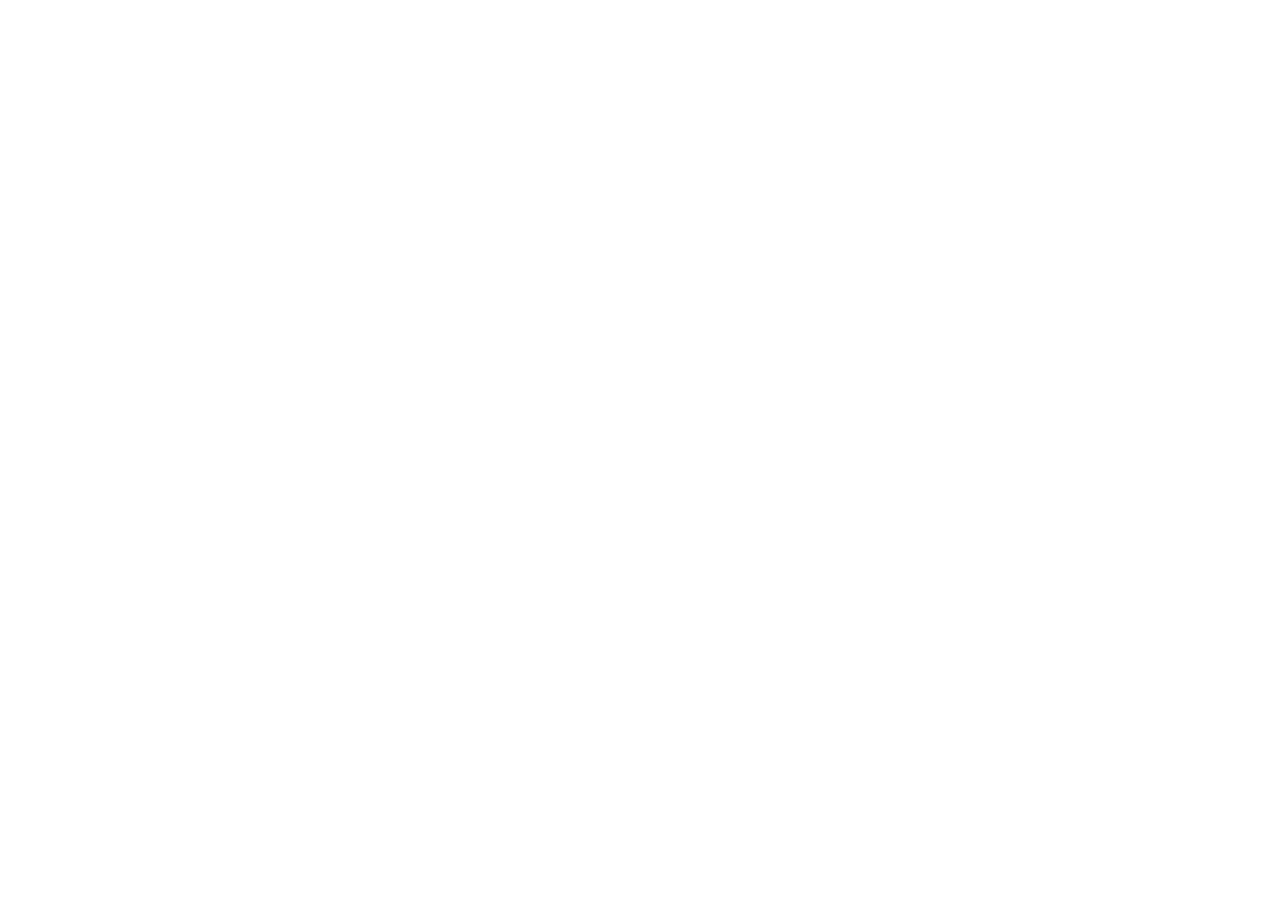
==== commit d5f0efa4: "Moved to https://www.statelesssquad.com/snike/" ====
--- a/privacy/index.html
+++ b/privacy/index.html
@@ -1,99 +1,13 @@
 <!doctype html>
-<html lang="en" data-theme="dark">
+<html lang="en">
 <head>
-  <meta charset="utf-8">
-  <meta name="viewport" content="width=device-width, initial-scale=1, viewport-fit=cover">
-  <meta name="color-scheme" content="dark">
-  <title>Privacy policy — Snike</title>
-  <meta name="description" content="How Snike by StateLess Squad handles your data: it collects none, and your progress stays on your device.">
-  <meta name="robots" content="index, follow, max-image-preview:large">
-  <meta name="keywords" content="snake game, worm game, lizard, arcade, one thumb, combo, offline game, no ads">
-  <link rel="canonical" href="https://statelesssquad.github.io/snike-public/privacy/">
-  <meta property="og:type" content="website">
-  <meta property="og:site_name" content="StateLess Squad">
-  <meta property="og:locale" content="en_US">
-  <meta property="og:title" content="Privacy policy — Snike">
-  <meta property="og:description" content="How Snike by StateLess Squad handles your data: it collects none, and your progress stays on your device.">
-  <meta property="og:image" content="https://statelesssquad.github.io/snike-public/assets/og.png">
-  <meta property="og:image:width" content="1200">
-  <meta property="og:image:height" content="630">
-  <meta property="og:image:alt" content="Snike: Eat the light. Grow legs. Bite the dark.">
-  <meta property="og:url" content="https://statelesssquad.github.io/snike-public/privacy/">
-  <meta name="twitter:card" content="summary_large_image">
-  <meta name="twitter:title" content="Privacy policy — Snike">
-  <meta name="twitter:description" content="How Snike by StateLess Squad handles your data: it collects none, and your progress stays on your device.">
-  <meta name="twitter:image" content="https://statelesssquad.github.io/snike-public/assets/og.png">
-  <meta name="twitter:image:alt" content="Snike: Eat the light. Grow legs. Bite the dark.">
-  <meta name="theme-color" content="#0a0820">
-  <meta name="apple-mobile-web-app-title" content="Snike">
-  <link rel="manifest" href="../manifest.webmanifest">
-  <link rel="icon" href="../assets/favicon.png">
-  <link rel="apple-touch-icon" href="../assets/icon.png">
-  
-  <link rel="stylesheet" href="../assets/style.css">
-  
+<meta charset="utf-8">
+<title>Snike has moved</title>
+<link rel="canonical" href="https://www.statelesssquad.com/snike/privacy/">
+<meta http-equiv="refresh" content="0; url=https://www.statelesssquad.com/snike/privacy/">
+<script>location.replace("https://www.statelesssquad.com/snike/privacy/" + location.hash)</script>
 </head>
-<body class="immersive">
-  <svg width="0" height="0" style="position:absolute" aria-hidden="true" focusable="false">
-<symbol id="mark-apple" viewBox="0 0 24 24"><path fill="currentColor" d="M12.152 6.896c-.948 0-2.415-1.078-3.96-1.04-2.04.027-3.91 1.183-4.961 3.014-2.117 3.675-.546 9.103 1.519 12.09 1.013 1.454 2.208 3.09 3.792 3.039 1.52-.065 2.09-.987 3.935-.987 1.831 0 2.35.987 3.96.948 1.637-.026 2.676-1.48 3.676-2.948 1.156-1.688 1.636-3.325 1.662-3.415-.039-.013-3.182-1.221-3.22-4.857-.026-3.04 2.48-4.494 2.597-4.559-1.429-2.09-3.623-2.324-4.39-2.376-2-.156-3.675 1.09-4.61 1.09zM15.53 3.83c.843-1.012 1.4-2.427 1.245-3.83-1.207.052-2.662.805-3.532 1.818-.78.896-1.454 2.338-1.273 3.714 1.338.104 2.715-.688 3.559-1.701"/></symbol>
-<symbol id="mark-play" viewBox="0 0 24 24"><path fill="#00A0FF" d="M1.1 1.4C1 1.7 1 2.1 1 2.6v18.8c0 .5 0 .9.1 1.2l.1.1L12 12l.1-.1L1.2 1.3l-.1.1z"/><path fill="#FFD400" d="M15.1 8.4l-3.1-3.1-.1.1L4.3 13l.1.1 7.6 7.6 3.1-3.1c.8-.8.8-2 0-2.8l-3-2.7z"/><path fill="#F342A9" d="M15.1 8.4L12 5.3 1.1 16.2c.2.2.4.3.7.5l11.2-6.3 2.1-2z"/><path fill="#20A5F7" d="M15.1 15.2L3.9 9.9c-.3-.2-.5-.3-.7-.5L15 1.6c.9-.8 1.6-.5 2 .1l6.9 6.9c.8.8.8 2 0 2.8l-6.8 6.8z"/></symbol>
-<symbol id="mark-web" viewBox="0 0 24 24"><path fill="currentColor" d="M12 2a10 10 0 1 0 0 20 10 10 0 0 0 0-20Zm6.9 6h-3a15.7 15.7 0 0 0-1.4-3.6A8 8 0 0 1 18.9 8ZM12 4.1c.8 1.1 1.5 2.4 1.9 3.9h-3.8c.4-1.5 1.1-2.8 1.9-3.9ZM4.3 14a8.2 8.2 0 0 1 0-4h3.4a16.5 16.5 0 0 0 0 4H4.3Zm.8 2h3a15.7 15.7 0 0 0 1.4 3.6A8 8 0 0 1 5.1 16Zm3-8h-3a8 8 0 0 1 4.4-3.6A15.7 15.7 0 0 0 8.1 8ZM12 19.9c-.8-1.1-1.5-2.4-1.9-3.9h3.8c-.4 1.5-1.1 2.8-1.9 3.9Zm2.3-5.9H9.7a14.7 14.7 0 0 1 0-4h4.6a14.7 14.7 0 0 1 0 4Zm.3 5.6a15.7 15.7 0 0 0 1.4-3.6h3a8 8 0 0 1-4.4 3.6Zm1.7-5.6a16.5 16.5 0 0 0 0-4h3.4a8.2 8.2 0 0 1 0 4h-3.4Z"/></symbol>
-<symbol id="mark-github" viewBox="0 0 24 24"><path fill="currentColor" d="M12 .297c-6.63 0-12 5.373-12 12 0 5.303 3.438 9.8 8.205 11.385.6.113.82-.258.82-.577 0-.285-.01-1.04-.015-2.04-3.338.724-4.042-1.61-4.042-1.61C4.422 18.07 3.633 17.7 3.633 17.7c-1.087-.744.084-.729.084-.729 1.205.084 1.838 1.236 1.838 1.236 1.07 1.835 2.809 1.305 3.495.998.108-.776.417-1.305.76-1.605-2.665-.3-5.466-1.332-5.466-5.93 0-1.31.465-2.38 1.235-3.22-.135-.303-.54-1.523.105-3.176 0 0 1.005-.322 3.3 1.23.96-.267 1.98-.399 3-.405 1.02.006 2.04.138 3 .405 2.28-1.552 3.285-1.23 3.285-1.23.645 1.653.24 2.873.12 3.176.765.84 1.23 1.91 1.23 3.22 0 4.61-2.805 5.625-5.475 5.92.42.36.81 1.096.81 2.22 0 1.606-.015 2.896-.015 3.286 0 .315.21.69.825.57C20.565 22.092 24 17.592 24 12.297c0-6.627-5.373-12-12-12"/></symbol>
-</svg>
-  <div class="aurora" aria-hidden="true"></div>
-  <div class="grain" aria-hidden="true"></div>
-  <header class="nav">
-    <div class="wrap">
-      <a class="logo" href="../">
-        <img src="../assets/icon.png" alt="" width="34" height="34">
-        Snike
-      </a>
-      <a class="btn btn-ghost" href="../#get">Get the game</a>
-    </div>
-  </header>
-  <main id="top"><article class="legal">
-    <div class="wrap narrow">
-      <p class="eyebrow">Privacy policy · updated 2026-10-23</p>
-      <h1>Your privacy in Snike</h1>
-      <p class="lede">Snike does not collect any personal data. Not your name, not your email, not your location, not who you are.</p>
-
-      <h2>What the game stores</h2>
-      <p>Your progress and settings — scores, levels, streaks, sound and appearance — are saved <strong>on your device only</strong>, in the app's own storage. They never leave your device and we cannot see them. Deleting the app, or tapping <em>Reset progress</em> in the game's settings, erases them.</p>
-
-      <h2>What the game does not do</h2>
-      <ul>
-        <li>No accounts, no sign-in, no profiles.</li>
-        <li>No advertising and no advertising identifiers.</li>
-        <li>No analytics, no tracking, no third-party SDKs that collect data.</li>
-        <li>No in-app purchases.</li>
-        <li>No network connection is needed to play; the game does not send anything anywhere.</li>
-      </ul>
-
-      
-      
-      
-
-      <h2>Children</h2><p>The game does not knowingly collect personal information from anyone, including children under 13.</p>
-
-      <h2>The stores</h2>
-      <p>Apple's App Store and Google Play may collect data about downloads and crashes under their own privacy policies. You can manage that in your device settings.</p>
-
-      <h2>Changes and contact</h2>
-      <p>If this policy changes, the date above changes with it and the new policy is published here. Questions? <a href="https://github.com/StatelessSquad/snike-public/issues" rel="noopener">open a request</a>.</p>
-    </div>
-  </article></main>
-  <footer>
-    <div class="wrap">
-      <span>&copy; 2026 StateLess Squad · All rights reserved</span>
-      <nav aria-label="Legal">
-        <a href="https://statelesssquad.github.io/stateless-squad-game-publisher-public/">More games by StateLess Squad</a>
-        <a href="../privacy/">Privacy</a>
-        <a href="../support/">Support</a>
-        <a href="../terms/">Terms</a>
-        <a href="https://github.com/StatelessSquad/snike-public"><svg class="mark" aria-hidden="true"><use href="#mark-github"/></svg>GitHub</a>
-      </nav>
-    </div>
-  </footer>
-  <script src="../assets/app.js" defer></script>
+<body>
+<p>Snike has moved to <a href="https://www.statelesssquad.com/snike/privacy/">https://www.statelesssquad.com/snike/privacy/</a>.</p>
 </body>
 </html>
